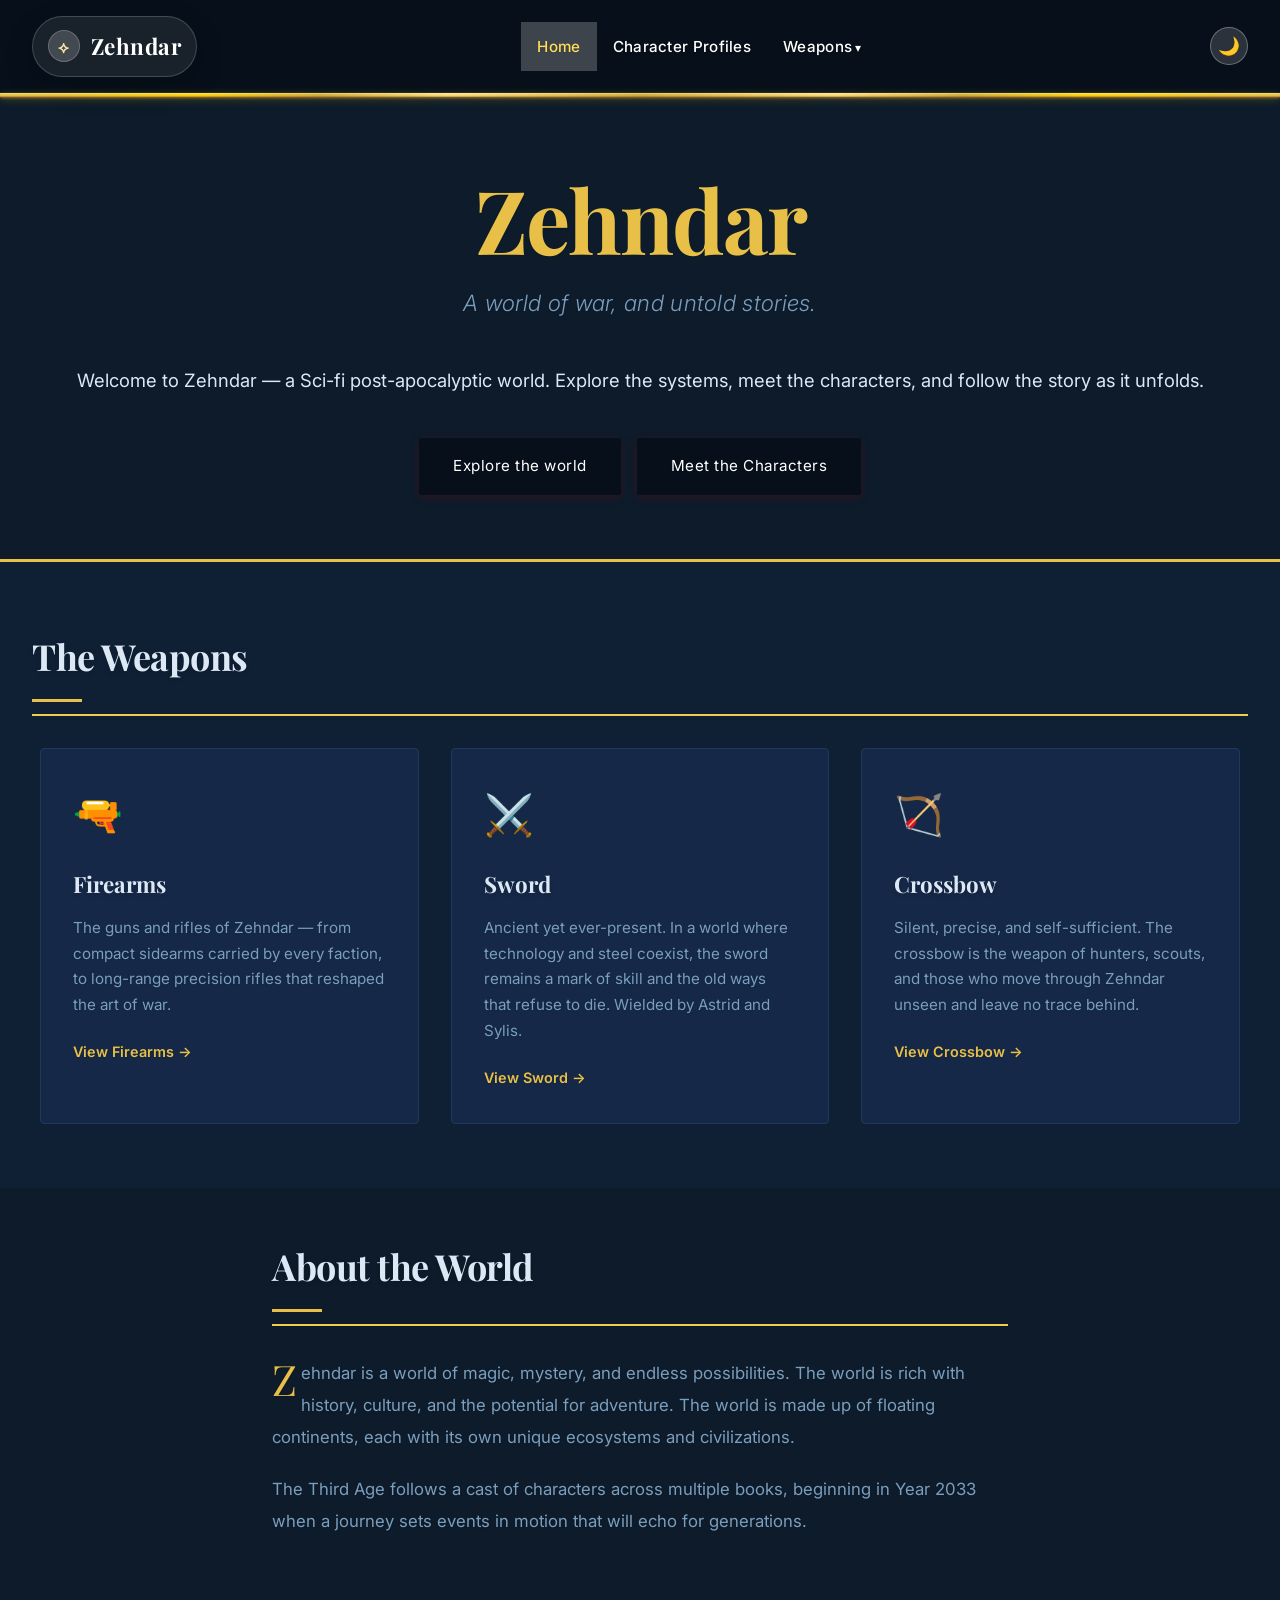
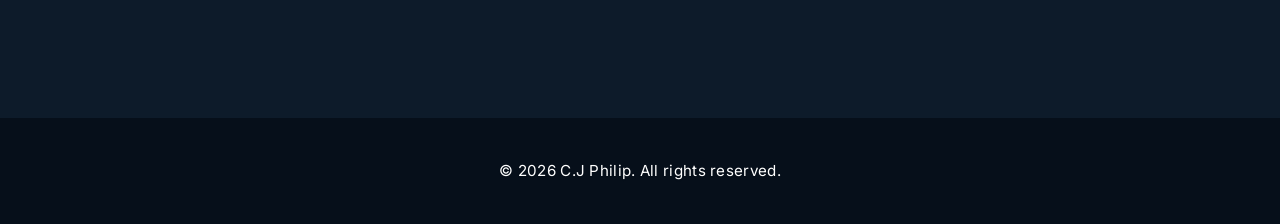
==== index.html @ f888a2a0 "Add files via upload" ====
<!DOCTYPE html>
<html lang="en">
<head>
    <meta charset="UTF-8">
    <meta name="viewport" content="width=device-width, initial-scale=1.0">
    <title>Zehndar</title>
    <link rel="icon" type="image/png" href="favicon.png">
    <link rel="preconnect" href="https://fonts.googleapis.com">
    <link rel="preconnect" href="https://fonts.gstatic.com" crossorigin>
    <link href="https://fonts.googleapis.com/css2?family=Inter:wght@300;400;500;600;700&family=Playfair+Display:wght@400;600;700&display=swap" rel="stylesheet">
    <link rel="stylesheet" href="styles.css">
    <meta id="meta-theme-color" name="theme-color" content="#071025">
    <script src="theme.js" defer></script>
</head>
<body>
    <header>
        <nav>
            <a href="index.html" class="logo"><span>Zehndar</span></a>
            <button class="hamburger-menu" aria-label="Toggle menu"
                onclick="this.classList.toggle('active');document.querySelector('.nav-links').classList.toggle('mobile-open');">
                <span></span><span></span><span></span>
            </button>
            <ul class="nav-links">
                <li><a href="index.html">Home</a></li>
                <li><a href="character-profiles.html">Character Profiles</a></li>
                <li class="dropdown">
                    <span class="dropdown-toggle" role="button" aria-haspopup="true" aria-expanded="false">Weapons</span>
                    <div class="dropdown-content">
                        <a href="Firearms.html">Firearms</a>
                        <a href="Sword.html">Sword</a>
                        <a href="Crossbow.html">Crossbow</a>
                    </div>
                </li>
            </ul>
            <button class="theme-toggle" id="theme-toggle" aria-label="Toggle theme" aria-pressed="false">🌙</button>
        </nav>
    </header>

    <div class="page-content-wrapper">
        <section class="hero">
            <div class="hero-content">
                <h1><span class="initials">Zehndar</span></h1>
                <p class="tagline">A world of war, and untold stories.</p>
                <p class="description">Welcome to Zehndar — a Sci-fi post-apocalyptic world. Explore the systems, meet the characters, and follow the story as it unfolds.</p>
                <div class="social-links">
                    <a href="world.html">Explore the world</a>
                    <a href="character-profiles.html">Meet the Characters</a>
                </div>
            </div>
        </section>

        <section class="home-ages fade-in-section">
            <h2 class="section-title">The Weapons</h2>
            <div class="ages-grid">
                <div class="age-card">
                    <div class="age-icon">🔫</div>
                    <h3>Firearms</h3>
                    <p>The guns and rifles of Zehndar — from compact sidearms carried by every faction, to long-range precision rifles that reshaped the art of war.</p>
                    <a href="Firearms.html" class="card-link">View Firearms →</a>
                </div>
                <div class="age-card">
                    <div class="age-icon">⚔️</div>
                    <h3>Sword</h3>
                    <p>Ancient yet ever-present. In a world where technology and steel coexist, the sword remains a mark of skill and the old ways that refuse to die. Wielded by Astrid and Sylis.</p>
                    <a href="Sword.html" class="card-link">View Sword →</a>
                </div>
                <div class="age-card">
                    <div class="age-icon">🏹</div>
                    <h3>Crossbow</h3>
                    <p>Silent, precise, and self-sufficient. The crossbow is the weapon of hunters, scouts, and those who move through Zehndar unseen and leave no trace behind.</p>
                    <a href="Crossbow.html" class="card-link">View Crossbow →</a>
                </div>
            </div>
        </section>

        <section class="home-about fade-in-section">
            <h2 class="section-title">About the World</h2>
            <div class="about-content">
                <p>Zehndar is a world of magic, mystery, and endless possibilities. The world is rich with history, culture, and the potential for adventure. The world is made up of floating continents, each with its own unique ecosystems and civilizations.</p>
                <p>The Third Age follows a cast of characters across multiple books, beginning in Year 2033 when a journey sets events in motion that will echo for generations.</p>
            </div>
        </section>
    </div>

    <footer><p>© 2026 C.J Philip. All rights reserved.</p></footer>

    <script src="scroll-animations.js"></script>

    <style>
        .home-ages {
            max-width: 1200px;
            margin: 0 auto;
            padding: 4rem 2rem;
            background: var(--cream);
            border-top: 3px solid var(--accent);
            max-width: 100%;
        }
        .home-ages .section-title,
        .home-about .section-title { text-align: left; }
        .ages-grid {
            max-width: 1200px;
            margin: 0 auto;
            display: grid;
            grid-template-columns: repeat(auto-fit, minmax(280px, 1fr));
            gap: 2rem;
        }
        .age-card {
            background: var(--surface);
            border: 1px solid var(--border);
            border-radius: 4px;
            padding: 2rem;
            transition: all 0.3s ease;
        }
        .age-card:hover { border-color: var(--accent); box-shadow: 0 8px 24px rgba(0,0,0,0.12); transform: translateY(-2px); }
        .age-icon { font-size: 2.5rem; margin-bottom: 1rem; }
        .age-card h3 {
            font-family: 'Playfair Display', 'Georgia', serif;
            font-size: 1.4rem; font-weight: 700;
            margin-bottom: 0.75rem; color: var(--dark-text);
        }
        .age-card p { color: var(--gray); font-size: 0.95rem; line-height: 1.7; margin-bottom: 1.25rem; }
        .card-link { color: var(--accent); text-decoration: none; font-weight: 600; font-size: 0.9rem; }
        .card-link:hover { color: var(--gold); }
        .home-about { max-width: 800px; margin: 0 auto; padding: 3rem 2rem 5rem; }
        .home-about .about-content p { color: var(--gray); font-size: 1.05rem; line-height: 1.9; margin-bottom: 1.25rem; }
        .section-title {
            font-family: 'Playfair Display', 'Georgia', serif;
            font-size: 2.25rem; font-weight: 700;
            color: var(--dark-text); margin-bottom: 2rem; letter-spacing: -0.5px;
        }
        .section-title::after { content: ''; display: block; width: 50px; height: 3px; background: var(--accent); margin-top: 0.75rem; }
        @media (max-width: 768px) {
            .home-ages { padding: 2rem 1.5rem; }
            .home-about { padding: 2rem 1.5rem 3rem; }
            .ages-grid { grid-template-columns: 1fr; }
            .section-title { font-size: 1.75rem; }
        }
    </style>
</body>
</html>
---- styles.css ----
* {
    margin: 0;
    padding: 0;
    box-sizing: border-box;
}

:root {
    --primary: #8b0000;
    --accent: #c41e3a;
    --light: #fff2d9;
    --cream: #f5ead3;
    --surface: #ffffff;
    --gold: #d4af37;
    --gray: #5a5a5a;
    --border: #d4cfc4;
    --dark-text: #1a1a1a;
    --base-text-size: 16px;
    --transition-speed: 0.8s;
    --header-bg: #8b0000;
    --footer-bg: #8b0000;
}

/* ── Dark mode: auto (system) ───────────────────────────── */
@media (prefers-color-scheme: dark) {
    :root:not([data-theme="light"]) {
        --primary:   #060f1a;
        --accent:    #e8c048;
        --light:     #0d1b2a;
        --cream:     #0f2035;
        --surface:   #152847;
        --gold:      #f0cc50;
        --gray:      #7a9ebe;
        --border:    #1d3a5c;
        --dark-text: #dde8f5;
        --header-bg: #060f1a;
        --footer-bg: #060f1a;
    }
}

/* ── Dark mode: manual override ─────────────────────────── */
[data-theme="dark"] {
    --primary:   #060f1a;
    --accent:    #e8c048;
    --light:     #0d1b2a;
    --cream:     #0f2035;
    --surface:   #152847;
    --gold:      #f0cc50;
    --gray:      #7a9ebe;
    --border:    #1d3a5c;
    --dark-text: #dde8f5;
    --header-bg: #060f1a;
    --footer-bg: #060f1a;
}

/* ── Light mode: manual override ────────────────────────── */
[data-theme="light"] {
    --primary:   #8b0000;
    --accent:    #c41e3a;
    --light:     #fff2d9;
    --cream:     #f5ead3;
    --surface:   #ffffff;
    --gold:      #d4af37;
    --gray:      #5a5a5a;
    --border:    #d4cfc4;
    --dark-text: #1a1a1a;
    --header-bg: #8b0000;
    --footer-bg: #8b0000;
}

body {
    font-family: 'Inter', -apple-system, BlinkMacSystemFont, 'Segoe UI', 'Helvetica Neue', Arial, sans-serif;
    background: var(--light);
    font-size: var(--base-text-size);
    color: var(--dark-text);
    line-height: 1.7;
    overflow-x: hidden;
    font-weight: 400;
    transition: background 0.3s ease, color 0.3s ease;
}

/* Subtle text shadow for all text */
h1, h2, h3, h4, h5, h6, p, a, span, li {
    text-shadow: 0 1px 2px rgba(0, 0, 0, 0.1);
}

/* Stronger shadow for headings */
h1, h2, h3 {
    text-shadow: 0 2px 4px rgba(0, 0, 0, 0.15);
}

/* Hide scrollbar but keep scroll functionality */
html {
    scrollbar-width: none; /* Firefox */
    -ms-overflow-style: none; /* IE and Edge */
}

html::-webkit-scrollbar {
    display: none; /* Chrome, Safari, Opera */
}

body {
    scrollbar-width: none; /* Firefox */
    -ms-overflow-style: none; /* IE and Edge */
}

body::-webkit-scrollbar {
    display: none; /* Chrome, Safari, Opera */
}

/* Page load fade-in (not header) */
.page-content-wrapper {
    opacity: 0;
    animation: pageLoad 0.8s ease-in-out forwards;
}

@keyframes pageLoad {
    to {
        opacity: 1;
    }
}

/* Header stays visible */
header {
    opacity: 1 !important;
    animation: none !important;
}

/* Scroll fade-in animations */
.fade-in-section {
    opacity: 0;
    transform: translateY(30px);
    transition: opacity 0.9s ease-out, transform 0.9s ease-out;
}

.fade-in-section.is-visible {
    opacity: 1;
    transform: translateY(0);
}

/* Stagger animation delays for multiple items */
.fade-in-section:nth-child(1) { transition-delay: 0.1s; }
.fade-in-section:nth-child(2) { transition-delay: 0.2s; }
.fade-in-section:nth-child(3) { transition-delay: 0.3s; }
.fade-in-section:nth-child(4) { transition-delay: 0.4s; }
.fade-in-section:nth-child(5) { transition-delay: 0.5s; }
.fade-in-section:nth-child(6) { transition-delay: 0.6s; }

/* Header */
header {
    background: var(--header-bg);
    color: white;
    padding: 1rem 2rem;
    position: sticky;
    top: 0;
    z-index: 1000;
    box-shadow: 0 2px 12px rgba(0,0,0,0.15);
    border-bottom: 4px solid var(--gold);
    transition: background 0.3s ease;
}

header::after {
    content: '';
    position: absolute;
    bottom: -4px;
    left: 0;
    right: 0;
    height: 4px;
    background: linear-gradient(
        to right,
        rgba(212, 175, 55, 0.3) 0%,
        rgba(255, 215, 0, 0.8) 15%,
        rgba(212, 175, 55, 1) 25%,
        rgba(255, 223, 128, 0.9) 35%,
        rgba(212, 175, 55, 1) 50%,
        rgba(255, 223, 128, 0.9) 65%,
        rgba(212, 175, 55, 1) 75%,
        rgba(255, 215, 0, 0.8) 85%,
        rgba(212, 175, 55, 0.3) 100%
    );
    box-shadow: 
        0 1px 3px rgba(212, 175, 55, 0.6),
        0 2px 8px rgba(255, 215, 0, 0.3),
        inset 0 1px 1px rgba(255, 255, 255, 0.4),
        inset 0 -1px 1px rgba(139, 0, 0, 0.3);
}

nav {
    max-width: 1400px;
    margin: 0 auto;
    display: flex;
    justify-content: space-between;
    align-items: center;
}

.logo {
    display: inline-flex;
    align-items: center;
    gap: 0.65rem;
    padding: 0.65rem 0.95rem;
    border-radius: 999px;
    font-family: 'Playfair Display', 'Georgia', serif;
    font-size: 1.4rem;
    font-weight: 700;
    color: white;
    text-decoration: none;
    letter-spacing: 0.5px;
    background: rgba(255, 255, 255, 0.08);
    border: 1px solid rgba(255, 255, 255, 0.18);
    box-shadow: 0 10px 30px rgba(0, 0, 0, 0.15);
    transition: transform 0.25s ease, background 0.25s ease, border-color 0.25s ease;
}

.logo::before {
    content: '⟡';
    display: inline-flex;
    align-items: center;
    justify-content: center;
    width: 2rem;
    height: 2rem;
    border-radius: 50%;
    background: rgba(255, 255, 255, 0.18);
    color: #fce8a4;
    font-size: 1rem;
    box-shadow: inset 0 0 0 1px rgba(255, 255, 255, 0.2);
}

.logo:hover {
    transform: translateY(-2px);
    background: rgba(255, 255, 255, 0.14);
    border-color: rgba(255, 255, 255, 0.28);
}

/* Hamburger Menu Button */
.hamburger-menu {
    display: none;
    flex-direction: column;
    gap: 6px;
    background: none;
    border: none;
    cursor: pointer;
    padding: 0.5rem;
    z-index: 1001;
}

.hamburger-menu span {
    width: 25px;
    height: 3px;
    background: white;
    border-radius: 2px;
    transition: all 0.5s ease-in-out;
}

.hamburger-menu.active span:nth-child(1) {
    transform: rotate(45deg) translate(10px, 10px);
}

.hamburger-menu.active span:nth-child(2) {
    opacity: 0;
}

.hamburger-menu.active span:nth-child(3) {
    transform: rotate(-45deg) translate(7px, -7px);
}

.nav-links {
    display: flex;
    gap: 0;
    list-style: none;
    align-items: center;
}

.nav-links li {
    position: relative;
}

.nav-links a, .nav-links .dropdown-toggle {
    color: white;
    text-decoration: none;
    font-weight: 500;
    font-size: 0.95rem;
    padding: 0.75rem 1rem;
    display: block;
    transition: all 0.8s ease-in-out;
    cursor: pointer;
    background: none;
    border: none;
    font-family: inherit;
    letter-spacing: 0.3px;
}

.nav-links a:hover, .nav-links .dropdown-toggle:hover {
    background: rgba(255,255,255,0.15);
}

.nav-links a.active,
.dropdown-content a.active,
.dropdown-toggle.active {
    background: rgba(255, 255, 255, 0.22);
    color: #ffdd57;
}

:root[data-theme="light"] .nav-links a.active,
:root[data-theme="light"] .dropdown-content a.active,
:root[data-theme="light"] .dropdown-toggle.active {
    color: var(--dark-text);
    background: rgba(255, 255, 255, 0.32);
}

.dropdown.open .dropdown-content {
    display: block;
}

/* Dropdown */
.dropdown {
    position: relative;
}

.dropdown-content {
    display: none;
    position: absolute;
    top: 100%;
    right: 0;
    left: auto;
    background: var(--light);
    min-width: 220px;
    box-shadow: 0 8px 24px rgba(0,0,0,0.2);
    z-index: 1001;
    border: 2px solid var(--accent);
    border-radius: 4px;
}

.dropdown:hover .dropdown-content {
    display: block;
}

.dropdown-content a {
    color: var(--dark-text);
    padding: 1rem 1.5rem;
    display: block;
    white-space: nowrap;
    transition: all 0.8s ease-in-out;
    border-bottom: 1px solid var(--border);
}

.dropdown-content a:hover {
    background: var(--cream);
    color: var(--accent);
}

.dropdown-content a:last-child {
    border-bottom: none;
}

.dropdown-toggle::after {
    content: ' ▾';
    font-size: 0.8em;
}

/* Page Hero */
.page-hero {
    max-width: 1400px;
    margin: 0 auto;
    padding: 3rem 2rem 2rem;
}

.page-hero h1 {
    font-family: 'Playfair Display', 'Georgia', serif;
    font-size: 3rem;
    font-weight: 700;
    margin-bottom: 0.75rem;
    color: var(--dark-text);
    letter-spacing: -0.5px;
}

.page-hero .subtitle {
    font-size: 1.2rem;
    color: var(--gray);
    font-style: italic;
}

/* Home Page Hero */
.hero {
    max-width: 1400px;
    margin: 0 auto;
    padding: 5rem 2rem 4rem;
    display: flex;
    flex-direction: column;
    align-items: center;
    text-align: center;
}

.hero-avatar {
    width: 200px;
    height: 200px;
    border-radius: 50%;
    margin-bottom: 2rem;
    box-shadow: 0 8px 24px rgba(0,0,0,0.15);
    border: 4px solid var(--gold);
}

.hero-content h1 {
    font-family: 'Playfair Display', 'Georgia', serif;
    font-size: 5.5rem;
    font-weight: 700;
    line-height: 0.95;
    margin-bottom: 1.5rem;
    letter-spacing: -2px;
    color: var(--dark-text);
}

.hero-content .initials {
    color: var(--accent);
}

.hero-content .tagline {
    font-size: 1.4rem;
    color: var(--gray);
    margin-bottom: 2.5rem;
    font-weight: 300;
    font-style: italic;
    letter-spacing: 0.3px;
}

.hero-content .description {
    font-size: 1.15rem;
    margin-bottom: 2.5rem;
    line-height: 1.9;
    color: var(--dark-text);
}

.social-links {
    display: flex;
    gap: 1rem;
    justify-content: center;
}

.social-links a {
    padding: 0.85rem 2rem;
    background: var(--primary);
    color: white;
    text-decoration: none;
    font-weight: 400;
    transition: all 0.8s ease-in-out;
    border: 2px solid var(--primary);
    border-radius: 2px;
    font-size: 0.95rem;
    letter-spacing: 0.5px;
    box-shadow: 0 2px 8px rgba(139, 0, 0, 0.3);
}

.social-links a:hover {
    background: var(--accent);
    border-color: var(--accent);
    transform: translateY(-2px);
    box-shadow: 0 4px 12px rgba(196, 30, 58, 0.4);
}

.hero-visual {
    display: none;
}

.visual-box {
    position: absolute;
    background: var(--primary);
    box-shadow: 0 8px 24px rgba(139, 0, 0, 0.4);
    position: relative;
    overflow: hidden;
}

.visual-box::before {
    content: '';
    position: absolute;
    top: 0;
    left: 0;
    right: 0;
    bottom: 0;
    background-image: 
        repeating-linear-gradient(
            45deg,
            transparent,
            transparent 10px,
            rgba(255, 255, 255, 0.03) 10px,
            rgba(255, 255, 255, 0.03) 20px
        ),
        repeating-linear-gradient(
            -45deg,
            transparent,
            transparent 10px,
            rgba(0, 0, 0, 0.03) 10px,
            rgba(0, 0, 0, 0.03) 20px
        );
    mix-blend-mode: overlay;
}

.visual-box::after {
    content: '';
    position: absolute;
    top: 0;
    left: 0;
    right: 0;
    bottom: 0;
    background: radial-gradient(
        circle at 30% 30%,
        rgba(255, 255, 255, 0.15) 0%,
        transparent 50%
    );
}

.visual-box:nth-child(1) {
    width: 250px;
    height: 250px;
    top: 30px;
    right: 100px;
    animation: float 6s ease-in-out infinite;
    opacity: 0.95;
    z-index: 1;
}

.visual-box:nth-child(2) {
    width: 180px;
    height: 180px;
    top: 100px;
    right: 300px;
    background: var(--accent);
    animation: float 8s ease-in-out infinite;
    opacity: 0.9;
    z-index: 2;
}

.visual-box:nth-child(3) {
    width: 140px;
    height: 140px;
    top: 200px;
    right: 180px;
    opacity: 0.85;
    animation: float 7s ease-in-out infinite;
    z-index: 3;
}

@keyframes float {
    0%, 100% { transform: translateY(0px) rotate(0deg); }
    50% { transform: translateY(-20px) rotate(2deg); }
}

/* Section Styling */
section {
    max-width: 1400px;
    margin: 0 auto;
    padding: 4rem 2rem;
}

.section-title {
    font-family: 'Playfair Display', 'Georgia', serif;
    font-size: 2.5rem;
    font-weight: 700;
    margin-bottom: 3rem;
    color: var(--dark-text);
    letter-spacing: -0.5px;
    text-align: center;
}

/* Featured Content Section */
.featured-content {
    background: var(--cream);
    border-top: 3px solid var(--accent);
    box-shadow: 0 2px 12px rgba(0,0,0,0.05);
}

.featured-grid {
    display: grid;
    grid-template-columns: repeat(auto-fit, minmax(250px, 1fr));
    gap: 2.5rem;
}

.feature-card {
    background: white;
    padding: 2.5rem;
    border-radius: 4px;
    border: 1px solid var(--border);
    text-decoration: none;
    color: var(--dark-text);
    transition: all 0.9s ease-in-out;
    text-align: center;
    box-shadow: 0 2px 8px rgba(0,0,0,0.05);
}

.feature-card:hover {
    border-color: var(--accent);
    transform: translateY(-8px);
    box-shadow: 0 12px 28px rgba(0,0,0,0.15);
    background: var(--light);
}

.feature-icon {
    font-size: 3.5rem;
    margin-bottom: 1.25rem;
}

.feature-card h3 {
    font-family: 'Playfair Display', 'Georgia', serif;
    font-size: 1.5rem;
    margin-bottom: 1rem;
    color: var(--dark-text);
    font-weight: 600;
    letter-spacing: 0.3px;
}

.feature-card p {
    font-size: 1rem;
    color: var(--gray);
    line-height: 1.7;
}

/* About Section */
.about-section {
    background: var(--cream);
    box-shadow: inset 0 2px 12px rgba(0,0,0,0.03);
}

.about-content {
    max-width: 850px;
    margin: 0 auto;
}

.about-content p {
    font-size: 1.15rem;
    line-height: 2;
    margin-bottom: 1.75rem;
    color: var(--dark-text);
}

.about-content p:first-child:first-letter {
    font-size: 2.5em;
    font-family: 'Playfair Display', 'Georgia', serif;
    float: left;
    line-height: 0.8;
    margin: 0.1em 0.1em 0 0;
    color: var(--accent);
}

/* Filter Buttons */
.filter-buttons {
    display: flex;
    gap: 12px;
    margin-bottom: 2.5rem;
    flex-wrap: wrap;
}

.filter-btn {
    padding: 0.65rem 1.75rem;
    border-radius: 2px;
    border: 1px solid var(--dark-text);
    background: white;
    cursor: pointer;
    font-weight: 400;
    font-size: 0.95rem;
    transition: all 0.8s ease-in-out;
    color: var(--dark-text);
    letter-spacing: 0.3px;
    box-shadow: 0 2px 4px rgba(0,0,0,0.05);
}

.filter-btn:hover {
    background: var(--dark-text);
    color: white;
    transform: translateY(-1px);
    box-shadow: 0 4px 8px rgba(0,0,0,0.15);
}

.filter-btn.active {
    background: var(--dark-text);
    color: white;
    box-shadow: 0 4px 8px rgba(0,0,0,0.15);
}

/* Content Grids */
.content-grid {
    display: grid;
    grid-template-columns: repeat(auto-fill, minmax(200px, 1fr));
    gap: 2.5rem;
}

.video-grid {
    display: grid;
    grid-template-columns: repeat(auto-fill, minmax(280px, 1fr));
    gap: 2rem;
}

/* Video Cards */
.video-card {
    background: white;
    border-radius: 4px;
    overflow: hidden;
    transition: all 0.8s ease-in-out;
    cursor: pointer;
    box-shadow: 0 2px 8px rgba(0,0,0,0.08);
}

.video-card:hover {
    transform: translateY(-6px);
    box-shadow: 0 12px 24px rgba(0,0,0,0.15);
}

.video-thumbnail {
    aspect-ratio: 16/9;
    background: #000;
    position: relative;
    overflow: hidden;
}

.video-thumbnail img {
    width: 100%;
    height: 100%;
    object-fit: cover;
    transition: transform 0.8s ease-in-out;
}

.video-card:hover .video-thumbnail img {
    transform: scale(1.05);
}

.video-info {
    padding: 1.25rem;
}

.video-title {
    font-weight: 600;
    font-size: 1rem;
    line-height: 1.5;
    margin-bottom: 0.65rem;
    display: -webkit-box;
    -webkit-line-clamp: 2;
    line-clamp: 2;
    -webkit-box-orient: vertical;
    overflow: hidden;
}

.video-meta {
    color: var(--gray);
    font-size: 0.9rem;
}

/* Film/Book Cards */
.film-card, .book-card {
    cursor: pointer;
    transition: transform 0.9s ease-in-out;
}

.film-card:hover, .book-card:hover {
    transform: translateY(-10px);
}

.film-card img, .book-card img {
    width: 100%;
    border-radius: 4px;
    box-shadow: 0 4px 16px rgba(0,0,0,0.2);
    transition: all 0.9s ease-in-out;
}

.film-card:hover img, .book-card:hover img {
    box-shadow: 0 12px 32px rgba(0,0,0,0.3);
}

.film-title, .book-title {
    margin-top: 1rem;
    font-weight: 600;
    text-align: center;
    font-size: 0.95rem;
    line-height: 1.4;
}

.film-rating, .book-rating {
    text-align: center;
    margin-top: 0.65rem;
    color: var(--accent);
    font-weight: bold;
    font-size: 1.1rem;
}

/* Channel Cards */
.channels-grid {
    display: grid;
    grid-template-columns: repeat(auto-fit, minmax(300px, 1fr));
    gap: 2.5rem;
    margin-bottom: 3rem;
}

.channel-card {
    background: white;
    padding: 3rem;
    border-radius: 4px;
    border: 3px solid var(--accent);
    text-align: center;
    transition: all 0.9s ease-in-out;
    box-shadow: 0 2px 12px rgba(0,0,0,0.08);
    position: relative;
    overflow: hidden;
    background-size: cover;
    background-position: center;
    scrollbar-width: none; /* Firefox */
    -ms-overflow-style: none; /* IE and Edge */
}

.channel-card::-webkit-scrollbar {
    display: none; /* Chrome, Safari, Opera */
}

/* Reviews channel - red castle background */
#channel-reviews {
    background-image: url('bg-castle.png');
}

/* Gaming channel - minecraft background */
#channel-gaming {
    background-image: url('bg-minecraft.jpg');
}

/* Darkening overlay for readability */
.channel-card::before {
    content: '';
    position: absolute;
    top: 0;
    left: 0;
    right: 0;
    bottom: 0;
    background: rgba(0, 0, 0, 0.5);
    z-index: 1;
    transition: all 0.9s ease-in-out;
}

.channel-card:hover::before {
    background: rgba(0, 0, 0, 0.4);
}

/* Gold outline above overlay */
.channel-card::after {
    content: '';
    position: absolute;
    top: 6px;
    left: 6px;
    right: 6px;
    bottom: 6px;
    border: 2px solid var(--gold);
    border-radius: 1px;
    z-index: 3;
    pointer-events: none;
}

/* Ensure content is above overlay */
.channel-card > * {
    position: relative;
    z-index: 2;
}

.channel-avatar {
    width: 120px;
    height: 120px;
    border-radius: 50%;
    margin-bottom: 1.5rem;
    box-shadow: 0 4px 12px rgba(0,0,0,0.15);
    border: 3px solid var(--accent);
    position: relative;
    z-index: 2;
}

.channel-card:hover {
    border-color: var(--accent);
    transform: translateY(-6px);
    box-shadow: 0 12px 28px rgba(0,0,0,0.15);
}

.channel-card h3 {
    font-family: 'Playfair Display', 'Georgia', serif;
    font-size: 1.75rem;
    margin-bottom: 0.5rem;
    font-weight: 600;
    color: white;
    text-shadow: 2px 2px 4px rgba(0,0,0,0.8);
}

.channel-card p {
    color: white !important;
    font-style: italic;
    margin-bottom: 1.5rem;
    text-shadow: 1px 1px 3px rgba(0,0,0,0.8);
}

.channel-btn {
    display: inline-block;
    padding: 0.85rem 2.5rem;
    background: #ff0000;
    color: white;
    text-decoration: none;
    border-radius: 2px;
    font-weight: 500;
    transition: all 0.8s ease-in-out;
    letter-spacing: 0.3px;
    box-shadow: 0 4px 12px rgba(255, 0, 0, 0.3);
}

.channel-btn:hover {
    background: #cc0000;
    transform: scale(1.05);
    box-shadow: 0 6px 16px rgba(204, 0, 0, 0.4);
}

/* Tabs */
.tabs {
    display: flex;
    gap: 12px;
    margin-bottom: 2.5rem;
}

.tab-btn {
    padding: 0.75rem 2rem;
    border-radius: 2px;
    border: 1px solid var(--dark-text);
    background: white;
    cursor: pointer;
    font-weight: 400;
    transition: all 0.8s ease-in-out;
    letter-spacing: 0.3px;
    box-shadow: 0 2px 4px rgba(0,0,0,0.05);
}

.tab-btn:hover {
    background: var(--dark-text);
    color: white;
    transform: translateY(-1px);
    box-shadow: 0 4px 8px rgba(0,0,0,0.15);
}

.tab-btn.active {
    background: var(--dark-text);
    color: white;
    box-shadow: 0 4px 8px rgba(0,0,0,0.15);
}

/* Full page embed */
.full-page-embed {
    position: fixed;
    top: 65px;
    left: 0;
    width: 100%;
    height: calc(100vh - 65px);
    border: none;
    background: white;
}

/* Footer */
footer {
    background: var(--footer-bg);
    color: white;
    text-align: center;
    padding: 2.5rem;
    margin-top: 5rem;
    font-size: 0.95rem;
    letter-spacing: 0.3px;
    transition: background 0.3s ease;
}

/* Settings Page Styles */
.settings-container {
    max-width: 900px;
    margin: 0 auto;
    padding: 3rem 2rem;
}

.settings-title {
    font-size: 3rem;
    color: var(--primary);
    margin-bottom: 0.5rem;
    font-family: 'Playfair Display', serif;
}

.settings-subtitle {
    color: #666;
    font-size: 1.2rem;
    margin-bottom: 3rem;
}

.settings-section {
    background: white;
    border-radius: 12px;
    padding: 2rem;
    margin-bottom: 2rem;
    box-shadow: 0 2px 12px rgba(0,0,0,0.08);
    border: 2px solid var(--accent);
}

.section-title {
    font-size: 1.5rem;
    color: var(--primary);
    margin-bottom: 1.5rem;
    padding-bottom: 0.75rem;
    border-bottom: 2px solid var(--gold);
    font-family: 'Playfair Display', serif;
}

.setting-item {
    display: flex;
    justify-content: space-between;
    align-items: center;
    padding: 1.5rem 0;
    border-bottom: 1px solid #f0f0f0;
}

.setting-item:last-child {
    border-bottom: none;
}

.setting-info {
    flex: 1;
}

.setting-info label {
    font-weight: 600;
    color: var(--primary);
    font-size: 1.1rem;
    display: block;
    margin-bottom: 0.25rem;
}

.setting-description {
    color: #666;
    font-size: 0.9rem;
    margin: 0;
}

.setting-control {
    margin-left: 2rem;
}

.setting-select {
    padding: 0.75rem 1.25rem;
    border: 2px solid var(--accent);
    border-radius: 8px;
    font-size: 1rem;
    background: white;
    color: var(--primary);
    cursor: pointer;
    transition: all 0.3s ease;
    min-width: 200px;
}

.setting-select:hover {
    border-color: var(--gold);
    box-shadow: 0 2px 8px rgba(0,0,0,0.1);
}

.setting-select:focus {
    outline: none;
    border-color: var(--gold);
    box-shadow: 0 0 0 3px rgba(212, 175, 55, 0.2);
}

/* Toggle Switch */
.toggle-switch {
    position: relative;
    display: inline-block;
    width: 60px;
    height: 34px;
}

.toggle-switch input {
    opacity: 0;
    width: 0;
    height: 0;
}

.toggle-slider {
    position: absolute;
    cursor: pointer;
    top: 0;
    left: 0;
    right: 0;
    bottom: 0;
    background-color: #ccc;
    transition: 0.4s;
    border-radius: 34px;
}

.toggle-slider:before {
    position: absolute;
    content: "";
    height: 26px;
    width: 26px;
    left: 4px;
    bottom: 4px;
    background-color: white;
    transition: 0.4s;
    border-radius: 50%;
}

.toggle-switch input:checked + .toggle-slider {
    background-color: var(--accent);
}

.toggle-switch input:checked + .toggle-slider:before {
    transform: translateX(26px);
}

.toggle-slider:hover {
    box-shadow: 0 2px 8px rgba(0,0,0,0.2);
}

/* Settings Actions */
.settings-actions {
    display: flex;
    gap: 1rem;
    justify-content: flex-end;
    margin-top: 2rem;
}

.btn-reset,
.btn-save {
    padding: 1rem 2.5rem;
    border: none;
    border-radius: 8px;
    font-size: 1.1rem;
    font-weight: 600;
    cursor: pointer;
    transition: all 0.3s ease;
}

.btn-reset {
    background: #f5f5f5;
    color: #666;
    border: 2px solid #ddd;
}

.btn-reset:hover {
    background: #e0e0e0;
    transform: translateY(-2px);
    box-shadow: 0 4px 12px rgba(0,0,0,0.1);
}

.btn-save {
    background: var(--accent);
    color: white;
    border: 2px solid var(--accent);
}

.btn-save:hover {
    background: var(--gold);
    border-color: var(--gold);
    color: var(--primary);
    transform: translateY(-2px);
    box-shadow: 0 4px 12px rgba(0,0,0,0.2);
}

/* Settings Note */
.settings-note {
    margin-top: 2rem;
    padding: 1.5rem;
    background: #f8f8f8;
    border-left: 4px solid var(--gold);
    border-radius: 8px;
}

.settings-note p {
    margin: 0;
    color: #666;
    font-size: 0.95rem;
}

/* Settings Notification */
.settings-notification {
    position: fixed;
    bottom: 2rem;
    right: 2rem;
    background: var(--accent);
    color: white;
    padding: 1rem 2rem;
    border-radius: 8px;
    box-shadow: 0 4px 20px rgba(0,0,0,0.3);
    font-weight: 600;
    z-index: 10000;
    opacity: 0;
    transform: translateY(20px);
    transition: all 0.3s ease;
}

.settings-notification.show {
    opacity: 1;
    transform: translateY(0);
}

/* Reduce Motion Class */
body.reduce-motion * {
    animation: none !important;
    transition-duration: 0s !important;
}

/* Responsive */
@media (max-width: 768px) {
    .setting-item {
        flex-direction: column;
        align-items: flex-start;
        gap: 1rem;
    }

    .setting-control {
        margin-left: 0;
        width: 100%;
    }

    .setting-select {
        width: 100%;
    }

    .settings-actions {
        flex-direction: column;
    }

    .btn-reset,
    .btn-save {
        width: 100%;
    }
}

/* Feedback Form Styles */
.feedback-container {
    max-width: 800px;
    margin: 0 auto;
    padding: 3rem 2rem;
}

.feedback-title {
    font-size: 3rem;
    color: var(--primary);
    margin-bottom: 0.5rem;
    font-family: 'Playfair Display', serif;
}

.feedback-subtitle {
    color: #666;
    font-size: 1.2rem;
    margin-bottom: 3rem;
}

.feedback-form {
    background: white;
    border-radius: 12px;
    padding: 2.5rem;
    box-shadow: 0 2px 12px rgba(0,0,0,0.08);
    border: 2px solid var(--accent);
}

.form-group {
    margin-bottom: 2rem;
}

.form-label {
    display: block;
    font-weight: 600;
    color: var(--primary);
    font-size: 1.1rem;
    margin-bottom: 0.75rem;
}

.required {
    color: var(--accent);
}

.optional {
    font-weight: 400;
    color: #999;
    font-size: 0.9rem;
}

.form-input,
.form-textarea {
    width: 100%;
    padding: 1rem 1.25rem;
    border: 2px solid #e0e0e0;
    border-radius: 8px;
    font-size: 1rem;
    font-family: 'Inter', sans-serif;
    transition: all 0.3s ease;
    background: #fafafa;
}

.form-input:focus,
.form-textarea:focus {
    outline: none;
    border-color: var(--gold);
    background: white;
    box-shadow: 0 0 0 3px rgba(212, 175, 55, 0.1);
}

.form-textarea {
    resize: vertical;
    min-height: 150px;
}

.form-actions {
    margin-top: 2rem;
}

.btn-submit {
    background: var(--accent);
    color: white;
    border: 2px solid var(--accent);
    padding: 1rem 3rem;
    border-radius: 8px;
    font-size: 1.1rem;
    font-weight: 600;
    cursor: pointer;
    transition: all 0.3s ease;
    width: 100%;
}

.btn-submit:hover {
    background: var(--gold);
    border-color: var(--gold);
    color: var(--primary);
    transform: translateY(-2px);
    box-shadow: 0 4px 12px rgba(0,0,0,0.2);
}

.form-status {
    margin-top: 1.5rem;
    display: none;
}

.status-loading,
.status-success,
.status-error {
    padding: 1rem 1.5rem;
    border-radius: 8px;
    font-weight: 500;
}

.status-loading {
    background: #fff3cd;
    color: #856404;
    border: 1px solid #ffeaa7;
}

.status-success {
    background: #d4edda;
    color: #155724;
    border: 1px solid #c3e6cb;
}

.status-error {
    background: #f8d7da;
    color: #721c24;
    border: 1px solid #f5c6cb;
}

.feedback-info {
    margin-top: 3rem;
    padding: 2rem;
    background: #f8f8f8;
    border-radius: 12px;
    border-left: 4px solid var(--gold);
}

.feedback-info h3 {
    color: var(--primary);
    margin-bottom: 1rem;
    font-size: 1.3rem;
}

.feedback-info p {
    margin-bottom: 0.75rem;
    color: #666;
}

.feedback-info a {
    color: var(--accent);
    text-decoration: none;
    font-weight: 600;
    transition: color 0.3s ease;
}

.feedback-info a:hover {
    color: var(--gold);
}

.privacy-note {
    font-size: 0.9rem;
    margin-top: 1rem;
    font-style: italic;
}

/* Responsive Feedback Form */
@media (max-width: 768px) {
    .feedback-container {
        padding: 2rem 1rem;
    }

    .feedback-title {
        font-size: 2.2rem;
    }

    .feedback-form {
        padding: 1.5rem;
    }

    .btn-submit {
        padding: 0.875rem 2rem;
    }
}

/* Responsive - Tablet & Small Desktop (768px - 968px) */
@media (max-width: 968px) {
    .hero {
        padding: 3rem 2rem;
    }
    
    .hero-content h1 {
        font-size: 3.5rem;
    }
    
    .featured-grid {
        grid-template-columns: 1fr;
    }
    
    .about-content p {
        font-size: 1.05rem;
    }
    
    .section-title {
        font-size: 2rem;
    }
    
    .logo {
        font-size: 1.3rem;
    }
    
    .content-grid {
        grid-template-columns: repeat(auto-fill, minmax(150px, 1fr));
        gap: 1.5rem;
    }
    
    .video-grid {
        grid-template-columns: 1fr;
    }
    
    .full-page-embed {
        top: 55px;
        height: calc(100vh - 55px);
    }
}

/* Responsive - Mobile Tablets (768px and below) */
@media (max-width: 768px) {
    /* Show hamburger menu */
    .hamburger-menu {
        display: flex;
    }
    
    nav {
        flex-wrap: wrap;
    }
    
    .nav-links {
        position: absolute;
        top: 65px;
        left: 0;
        right: 0;
        background: var(--primary);
        flex-direction: column;
        width: 100%;
        max-height: 0;
        overflow: hidden;
        transition: max-height 0.5s ease-in-out;
        border-bottom: 4px solid var(--gold);
        gap: 0;
    }
    
    .nav-links.active {
        max-height: 100vh;
        padding-bottom: 1rem;
    }
    
    .nav-links li {
        width: 100%;
        border-bottom: 1px solid rgba(255, 255, 255, 0.1);
    }
    
    .nav-links li:last-child {
        border-bottom: none;
    }
    
    .nav-links a, .nav-links .dropdown-toggle {
        padding: 1rem 2rem;
        font-size: 0.9rem;
    }
    
    .dropdown-content {
        position: static !important;
        display: none !important;
        background: rgba(0, 0, 0, 0.2) !important;
        border: none !important;
        border-radius: 0 !important;
        box-shadow: none !important;
        min-width: auto !important;
    }
    
    .dropdown.open .dropdown-content {
        display: block !important;
    }
    
    .dropdown-content a {
        color: rgba(255, 255, 255, 0.9) !important;
        border: none !important;
        padding: 0.75rem 3.5rem !important;
    }
    
    .dropdown-content a:hover {
        background: rgba(255, 255, 255, 0.15) !important;
    }
    
    .dropdown-toggle::after {
        float: right;
        margin-right: 1rem;
    }
    
    .logo {
        font-size: 1.2rem;
    }
    
    header {
        padding: 0.75rem 1rem;
    }
    
    nav {
        display: flex;
        justify-content: space-between;
        align-items: center;
    }
    
    .hero {
        padding: 2rem 1.5rem 1.5rem;
    }
    
    .hero-content h1 {
        font-size: 2.8rem;
        line-height: 1;
        margin-bottom: 1rem;
    }
    
    .hero-avatar {
        width: 150px;
        height: 150px;
        margin-bottom: 1.5rem;
    }
    
    .hero-content .tagline {
        font-size: 1rem;
        margin-bottom: 1.5rem;
    }
    
    .hero-content .description {
        font-size: 0.95rem;
        margin-bottom: 1.5rem;
    }
    
    .social-links {
        flex-wrap: wrap;
        gap: 0.75rem;
    }
    
    .social-links a {
        padding: 0.75rem 1.5rem;
        font-size: 0.85rem;
    }
    
    .about-section, .featured-content {
        padding: 2rem 1.5rem;
    }
    
    .section-title {
        font-size: 1.75rem;
        margin-bottom: 1.5rem;
    }
    
    .feature-card {
        padding: 1.75rem;
    }
    
    .feature-icon {
        font-size: 2.5rem;
        margin-bottom: 1rem;
    }
    
    footer {
        padding: 1.5rem;
        margin-top: 3rem;
    }
}

/* Responsive - Small Mobile (480px and below) */
@media (max-width: 480px) {
    .logo {
        font-size: 1rem;
    }
    
    .hamburger-menu span {
        width: 22px;
        height: 2.5px;
    }
    
    .hero {
        padding: 1.5rem 1rem;
    }
    
    .hero-content h1 {
        font-size: 2rem;
        margin-bottom: 0.75rem;
    }
    
    .hero-avatar {
        width: 120px;
        height: 120px;
        margin-bottom: 1rem;
    }
    
    .hero-content .tagline {
        font-size: 0.9rem;
        margin-bottom: 1.25rem;
    }
    
    .hero-content .description {
        font-size: 0.85rem;
        line-height: 1.6;
        margin-bottom: 1.25rem;
    }
    
    .social-links {
        gap: 0.5rem;
    }
    
    .social-links a {
        padding: 0.65rem 1.25rem;
        font-size: 0.75rem;
        flex: 1;
        min-width: 80px;
    }
    
    section {
        padding: 1.5rem 1rem;
    }
    
    .section-title {
        font-size: 1.5rem;
        margin-bottom: 1.25rem;
    }
    
    .about-content p {
        font-size: 0.95rem;
        line-height: 1.7;
        margin-bottom: 1rem;
    }
    
    .feature-card {
        padding: 1.25rem;
    }
    
    .feature-card h3 {
        font-size: 1.2rem;
        margin-bottom: 0.75rem;
    }
    
    .feature-card p {
        font-size: 0.9rem;
    }
    
    .feature-icon {
        font-size: 2rem;
        margin-bottom: 0.75rem;
    }
    
    footer {
        padding: 1rem;
        font-size: 0.85rem;
    }
    
    .nav-links a, .nav-links .dropdown-toggle {
        padding: 0.85rem 1.5rem;
        font-size: 0.85rem;
    }
    
    .dropdown-content a {
        padding: 0.65rem 3rem !important;
    }
}


/* Sidebar Toggle Button */
/* Sidebar Mode */
body.sidebar-mode header {
    position: fixed;
    top: 0;
    left: 0;
    width: 250px;
    height: 100vh;
    padding: 2rem 0;
    flex-direction: column;
    border-bottom: none;
    border-right: 4px solid var(--gold);
    z-index: 1000;
}

body.sidebar-mode nav {
    flex-direction: column;
    align-items: flex-start;
    height: 100%;
    padding: 0 1.5rem;
}

body.sidebar-mode .logo {
    margin-bottom: 3rem;
    font-size: 1.8rem;
}

body.sidebar-mode .nav-links {
    flex-direction: column;
    width: 100%;
    gap: 0;
}

body.sidebar-mode .nav-links > li {
    width: 100%;
    margin: 0;
}

body.sidebar-mode .nav-links > li > a,
body.sidebar-mode .dropdown-toggle {
    display: block;
    padding: 1rem 1.5rem;
    width: 100%;
    text-align: left;
    transition: all 0.3s ease;
    border-radius: 4px;
}

body.sidebar-mode .nav-links > li > a:hover,
body.sidebar-mode .dropdown-toggle:hover {
    background: rgba(255, 255, 255, 0.1);
    transform: translateX(5px);
}

body.sidebar-mode .dropdown-content {
    position: static;
    display: none;
    background: rgba(0, 0, 0, 0.2);
    border: none;
    border-radius: 4px;
    margin: 0.5rem 0;
    padding: 0.5rem 0;
}

body.sidebar-mode .dropdown.open .dropdown-content {
    display: block;
}

body.sidebar-mode .dropdown-content a {
    padding: 0.75rem 2.5rem;
}

body.sidebar-mode .dropdown-content a:hover {
    background: rgba(255, 255, 255, 0.1);
}

/* Adjust content when sidebar is active */
body.sidebar-mode .page-content-wrapper,
body.sidebar-mode .settings-container,
body.sidebar-mode .feedback-container {
    margin-left: 250px;
}

body.sidebar-mode .full-page-embed {
    left: 250px;
    width: calc(100% - 250px);
}

/* Settings Gear Icon */
.settings-icon {
    font-size: 2.2rem;
    display: inline-flex;
    align-items: center;
    justify-content: center;
}

body.sidebar-mode .settings-icon {
    font-size: 2rem;
}

/* Video Plans Icon */
.video-plans-icon {
    font-size: 2rem;
    display: inline-flex;
    align-items: center;
    justify-content: center;
    transition: transform 0.5s ease;
}

.video-plans-icon:hover {
    transform: scale(1.15);
}

body.sidebar-mode .video-plans-icon {
    font-size: 1.8rem;
}

/* Fix footer in sidebar mode */
body.sidebar-mode footer {
    margin-left: 250px;
}

body.sidebar-mode .page-content-wrapper {
    min-height: calc(100vh - 200px);
}

/* Sidebar Mode */
body.sidebar-mode header {
    position: fixed;
    top: 0;
    left: 0;
    width: 250px;
    height: 100vh;
    padding: 0;
    border-bottom: none;
    border-right: 4px solid var(--gold);
    overflow-y: auto;
    scrollbar-width: none;
    -ms-overflow-style: none;
}

body.sidebar-mode header::-webkit-scrollbar {
    display: none;
}

body.sidebar-mode nav {
    flex-direction: column;
    align-items: flex-start;
    padding: 2rem 1.5rem;
    height: 100%;
}

body.sidebar-mode .logo {
    margin-bottom: 3rem;
    font-size: 1.8rem;
}

body.sidebar-mode .nav-links {
    flex-direction: column;
    width: 100%;
    gap: 0;
}

body.sidebar-mode .nav-links li {
    width: 100%;
    margin: 0;
}

body.sidebar-mode .nav-links a,
body.sidebar-mode .dropdown-toggle {
    display: block;
    padding: 1rem 1.5rem;
    width: 100%;
    text-align: left;
    border-radius: 6px;
    transition: all 0.8s ease-in-out;
    color: white;
}

body.sidebar-mode .nav-links a:hover,
body.sidebar-mode .dropdown-toggle:hover {
    background: rgba(212, 175, 55, 0.2);
    transform: translateX(10px);
}

body.sidebar-mode .dropdown {
    position: relative;
}

body.sidebar-mode .dropdown-content {
    position: static;
    opacity: 1;
    visibility: visible;
    transform: none;
    background: rgba(0, 0, 0, 0.3);
    border: none;
    border-radius: 6px;
    margin-top: 0.5rem;
    margin-bottom: 0.5rem;
    max-height: 0;
    overflow: hidden;
    transition: max-height 0.8s ease-in-out, padding 0.8s ease-in-out;
    padding: 0 0.5rem;
}

body.sidebar-mode .dropdown:hover .dropdown-content {
    max-height: 500px;
    padding: 0.5rem;
}

body.sidebar-mode .dropdown-content a {
    padding: 0.75rem 1rem;
    margin: 0.25rem 0;
    color: white;
}

body.sidebar-mode .layout-toggle {
    margin-top: auto;
    margin-left: 0;
    width: 100%;
}

body.sidebar-mode .toggle-icon {
    transform: rotate(90deg);
}

/* Mobile - disable sidebar mode */
@media (max-width: 968px) {
    body.sidebar-mode {
        margin-left: 0;
    }
    
    body.sidebar-mode header {
        position: sticky;
        width: 100%;
        height: auto;
        border-right: none;
        border-bottom: 4px solid var(--gold);
    }
    
    body.sidebar-mode nav {
        flex-direction: row;
        padding: 1rem 2rem;
    }
    
    body.sidebar-mode .nav-links {
        flex-direction: row;
    }
    
    body.sidebar-mode .logo {
        margin-bottom: 0;
        font-size: 1.5rem;
    }
    
    body.sidebar-mode .layout-toggle {
        margin-top: 0;
        margin-left: auto;
        width: auto;
    }
    
    body.sidebar-mode .toggle-icon {
        transform: none;
    }
}
/* ── Theme Toggle Button ─────────────────────────────────── */
.theme-toggle {
    background: rgba(255, 255, 255, 0.15);
    border: 1px solid rgba(255, 255, 255, 0.3);
    border-radius: 999px;
    color: white;
    cursor: pointer;
    font-size: 1.1rem;
    width: 38px;
    height: 38px;
    display: flex;
    align-items: center;
    justify-content: center;
    margin-left: 0.5rem;
    transition: background 0.3s ease, transform 0.3s ease, border-color 0.3s ease;
    flex-shrink: 0;
}

.theme-toggle:hover {
    background: rgba(255, 255, 255, 0.28);
    border-color: var(--gold);
    transform: rotate(15deg) scale(1.1);
}

/* ── Dark mode surface overrides ─────────────────────────── */
[data-theme="dark"] .feature-card,
[data-theme="dark"] .profile-card,
[data-theme="dark"] .channel-card:not([style*="background-image"]) {
    background: var(--surface);
}

[data-theme="dark"] .featured-content,
[data-theme="dark"] .about-section {
    background: var(--cream);
}

[data-theme="dark"] .filter-btn,
[data-theme="dark"] .tab-btn {
    background: var(--surface);
    color: var(--dark-text);
    border-color: var(--border);
}

[data-theme="dark"] .filter-btn:hover,
[data-theme="dark"] .tab-btn:hover,
[data-theme="dark"] .filter-btn.active,
[data-theme="dark"] .tab-btn.active {
    background: var(--accent);
    color: var(--primary);
    border-color: var(--accent);
}

/* Auto dark mode surface overrides (mirrors manual) */
@media (prefers-color-scheme: dark) {
    :root:not([data-theme="light"]) .feature-card,
    :root:not([data-theme="light"]) .profile-card {
        background: var(--surface);
    }

    :root:not([data-theme="light"]) .featured-content,
    :root:not([data-theme="light"]) .about-section {
        background: var(--cream);
    }

    :root:not([data-theme="light"]) .filter-btn,
    :root:not([data-theme="light"]) .tab-btn {
        background: var(--surface);
        color: var(--dark-text);
        border-color: var(--border);
    }
}
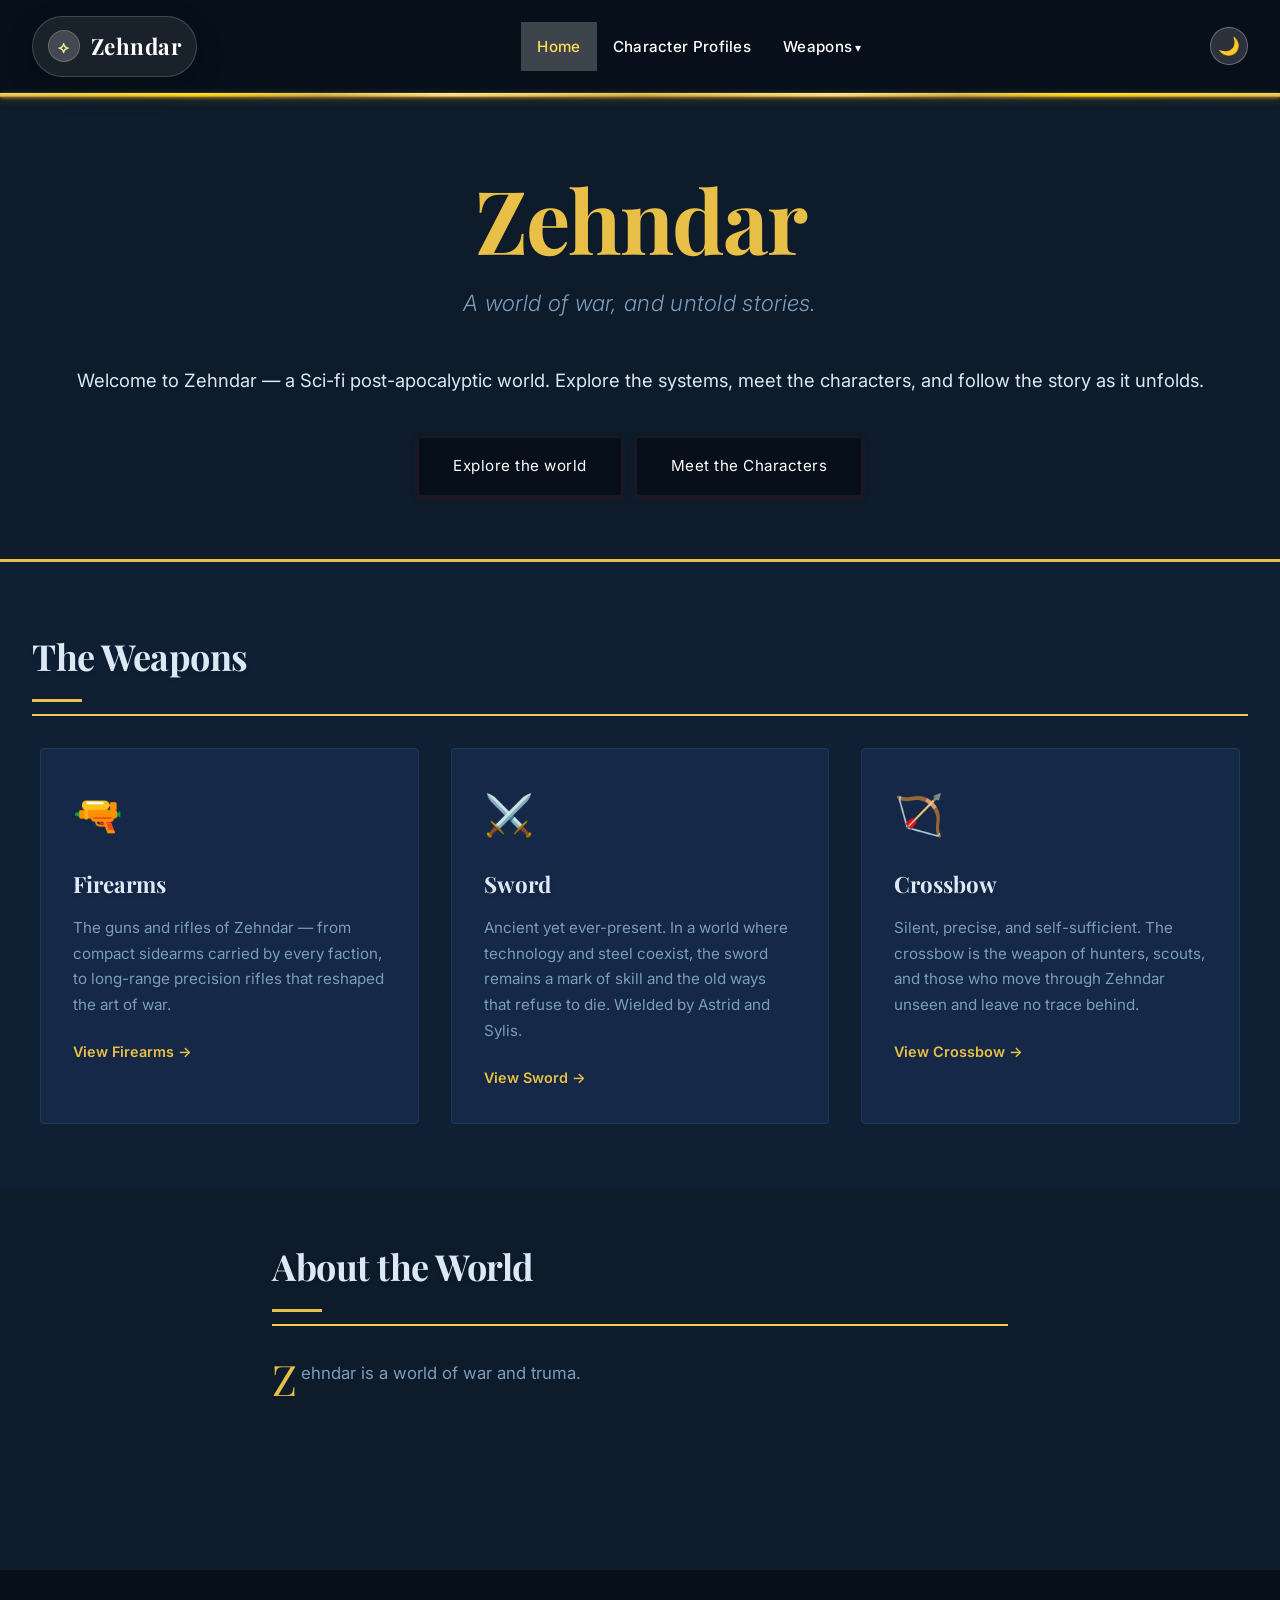
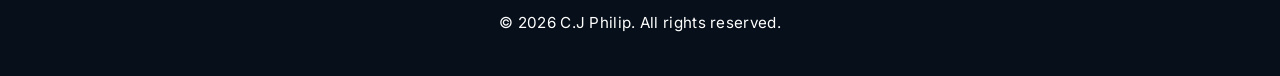
==== commit 5fa7a63a: "Add files via upload" ====
--- a/index.html
+++ b/index.html
@@ -76,8 +76,7 @@
         <section class="home-about fade-in-section">
             <h2 class="section-title">About the World</h2>
             <div class="about-content">
-                <p>Zehndar is a world of magic, mystery, and endless possibilities. The world is rich with history, culture, and the potential for adventure. The world is made up of floating continents, each with its own unique ecosystems and civilizations.</p>
-                <p>The Third Age follows a cast of characters across multiple books, beginning in Year 2033 when a journey sets events in motion that will echo for generations.</p>
+                <p>Zehndar is a world of war and truma.
             </div>
         </section>
     </div>
